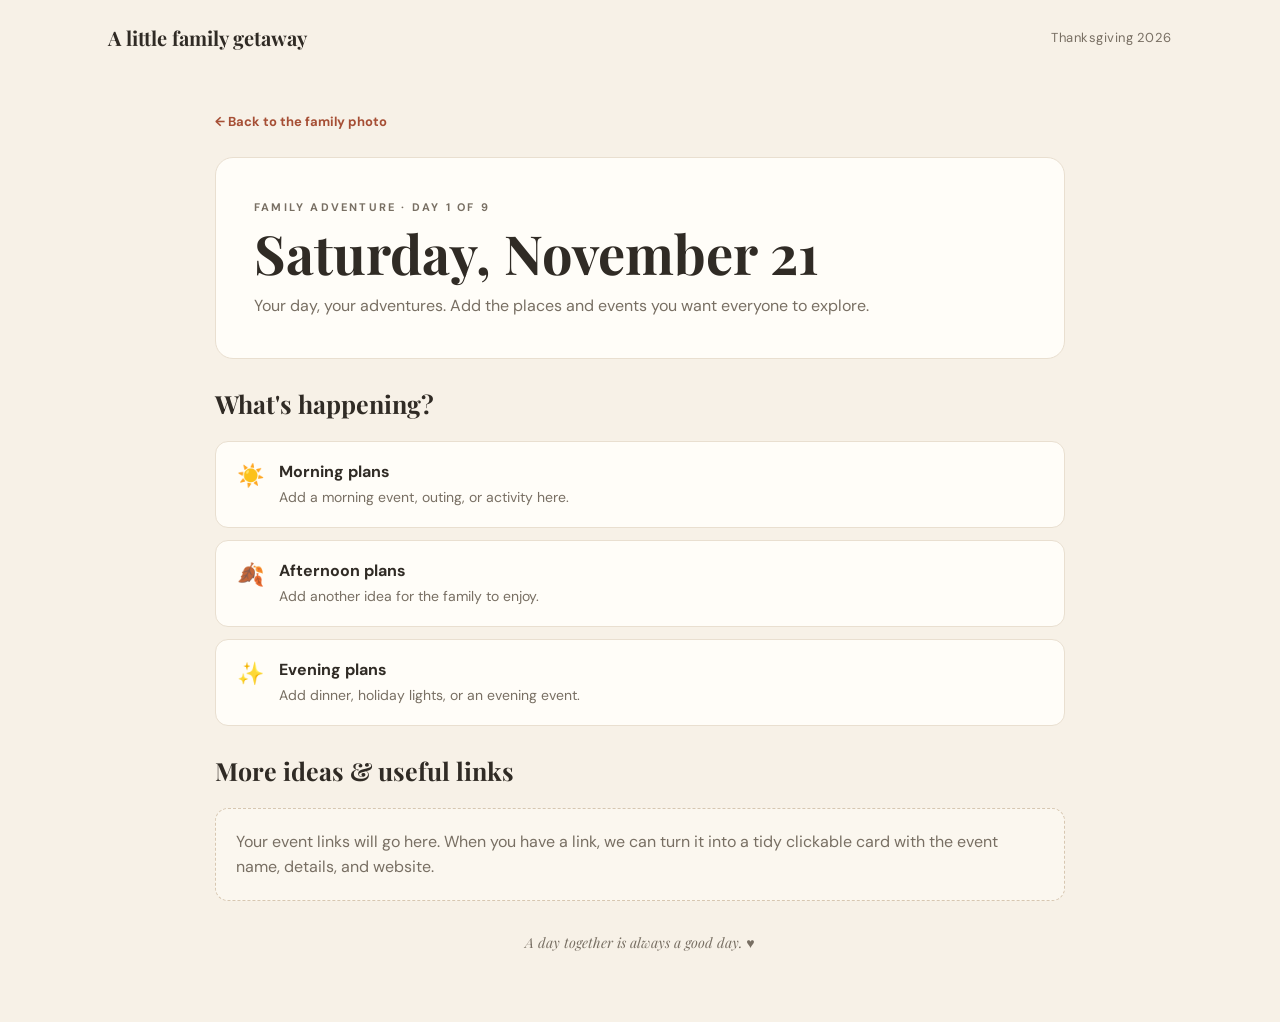
==== pages/day-1.html @ e26221a3 "Add family guide pages/day-1.html" ====
<!DOCTYPE html>
<html lang="en"><head><meta charset="UTF-8"><meta name="viewport" content="width=device-width, initial-scale=1"><title>Saturday, November 21 | Family Guide</title><link rel="stylesheet" href="../style.css"></head>
<body><header class="site-header"><a class="brand" href="../index.html">A little family getaway</a><span class="header-note">Thanksgiving 2026</span></header>
<main class="day-main"><a class="back-link" href="../index.html">← Back to the family photo</a>
<section class="day-hero"><p class="eyebrow">FAMILY ADVENTURE · DAY 1 OF 9</p><h1>Saturday, November 21</h1><p>Your day, your adventures. Add the places and events you want everyone to explore.</p></section>
<section class="plan-section"><h2>What's happening?</h2><div class="activity-list">
<article class="activity"><div class="activity-icon">☀️</div><div><h3>Morning plans</h3><p>Add a morning event, outing, or activity here.</p></div></article>
<article class="activity"><div class="activity-icon">🍂</div><div><h3>Afternoon plans</h3><p>Add another idea for the family to enjoy.</p></div></article>
<article class="activity"><div class="activity-icon">✨</div><div><h3>Evening plans</h3><p>Add dinner, holiday lights, or an evening event.</p></div></article>
</div></section>
<section class="plan-section"><h2>More ideas & useful links</h2><div class="placeholder">Your event links will go here. When you have a link, we can turn it into a tidy clickable card with the event name, details, and website.</div></section>
<div class="day-footer">A day together is always a good day. ♥</div></main></body></html>
---- style.css ----
@import url('https://fonts.googleapis.com/css2?family=DM+Sans:wght@400;500;600;700&family=Playfair+Display:ital,wght@0,600;0,700;1,600;1,700&display=swap');
:root{--ink:#302b25;--muted:#786f63;--cream:#f7f1e7;--paper:#fffdf8;--rust:#a64f35;--gold:#c69a54;--line:#e9dfd0}
*{box-sizing:border-box}body{margin:0;background:var(--cream);color:var(--ink);font-family:'DM Sans',sans-serif}
.site-header{max-width:1120px;margin:auto;padding:24px 28px;display:flex;justify-content:space-between;align-items:center}.brand{font-family:'Playfair Display',serif;font-weight:700;color:var(--ink);text-decoration:none;font-size:20px}.header-note,.small-note{color:var(--muted);font-size:13px;letter-spacing:.04em}
.home-main{width:min(100% - 36px,940px);margin:30px auto 55px}.intro{text-align:center;margin:0 auto 28px}.eyebrow{color:var(--rust);font-weight:700;font-size:11px;letter-spacing:.2em}.intro h1{font:700 clamp(38px,7vw,64px)/1.08 'Playfair Display',serif;margin:12px 0}.intro h1 em{color:var(--rust)}.intro-copy{color:var(--muted);font-size:16px}
.photo-card{background:var(--paper);padding:12px;border:1px solid var(--line);border-radius:18px;box-shadow:0 18px 55px #59432a14}.photo-wrap{position:relative;overflow:hidden;border-radius:11px;line-height:0}.family-photo{display:block;width:100%;height:auto}.hotspots{position:absolute;inset:0;width:100%;height:100%}.hotspots a{cursor:pointer;outline:none}.hotspots polygon{fill:transparent;stroke:transparent;stroke-width:3;transition:fill .18s,stroke .18s}.hotspots a:hover polygon,.hotspots a:focus polygon{fill:#f5c76b30;stroke:#fff4d7}.photo-caption{text-align:center;padding:15px 8px 5px;color:var(--muted);font-size:13px}.photo-caption span{color:var(--gold);padding:0 8px}.small-note{text-align:center;margin-top:22px}.site-footer{text-align:center;padding:24px;color:var(--muted);font:italic 14px 'Playfair Display',serif}
.day-main{width:min(100% - 36px,850px);margin:35px auto 70px}.back-link{color:var(--rust);text-decoration:none;font-weight:700;font-size:13px}.day-hero{margin-top:26px;padding:42px 38px;background:var(--paper);border:1px solid var(--line);border-radius:18px}.day-hero .eyebrow{margin:0 0 10px}.day-hero h1{font:700 clamp(36px,6vw,54px)/1.1 'Playfair Display',serif;margin:0 0 12px}.day-hero p{color:var(--muted);margin:0}.plan-section{margin-top:28px}.plan-section h2{font:700 25px 'Playfair Display',serif}.activity-list{display:grid;gap:12px}.activity{background:var(--paper);border:1px solid var(--line);border-radius:13px;padding:19px 21px;display:flex;gap:15px;align-items:flex-start}.activity-icon{font-size:22px}.activity h3{margin:0 0 5px;font-size:16px}.activity p{margin:0;color:var(--muted);font-size:14px;line-height:1.5}.activity a{display:inline-block;margin-top:9px;color:var(--rust);font-weight:700;font-size:13px}.placeholder{border:1px dashed #d7c7b1;background:#fbf7ef;border-radius:13px;padding:20px;color:var(--muted);line-height:1.6}.day-footer{margin-top:32px;text-align:center;color:var(--muted);font:italic 14px 'Playfair Display',serif}
@media(max-width:600px){.site-header{padding:18px 18px}.header-note{font-size:11px}.home-main{margin-top:18px}.intro-copy{font-size:14px}.photo-card{padding:7px;border-radius:13px}.photo-caption{font-size:12px}.day-hero{padding:30px 23px}.day-main{margin-top:22px}}
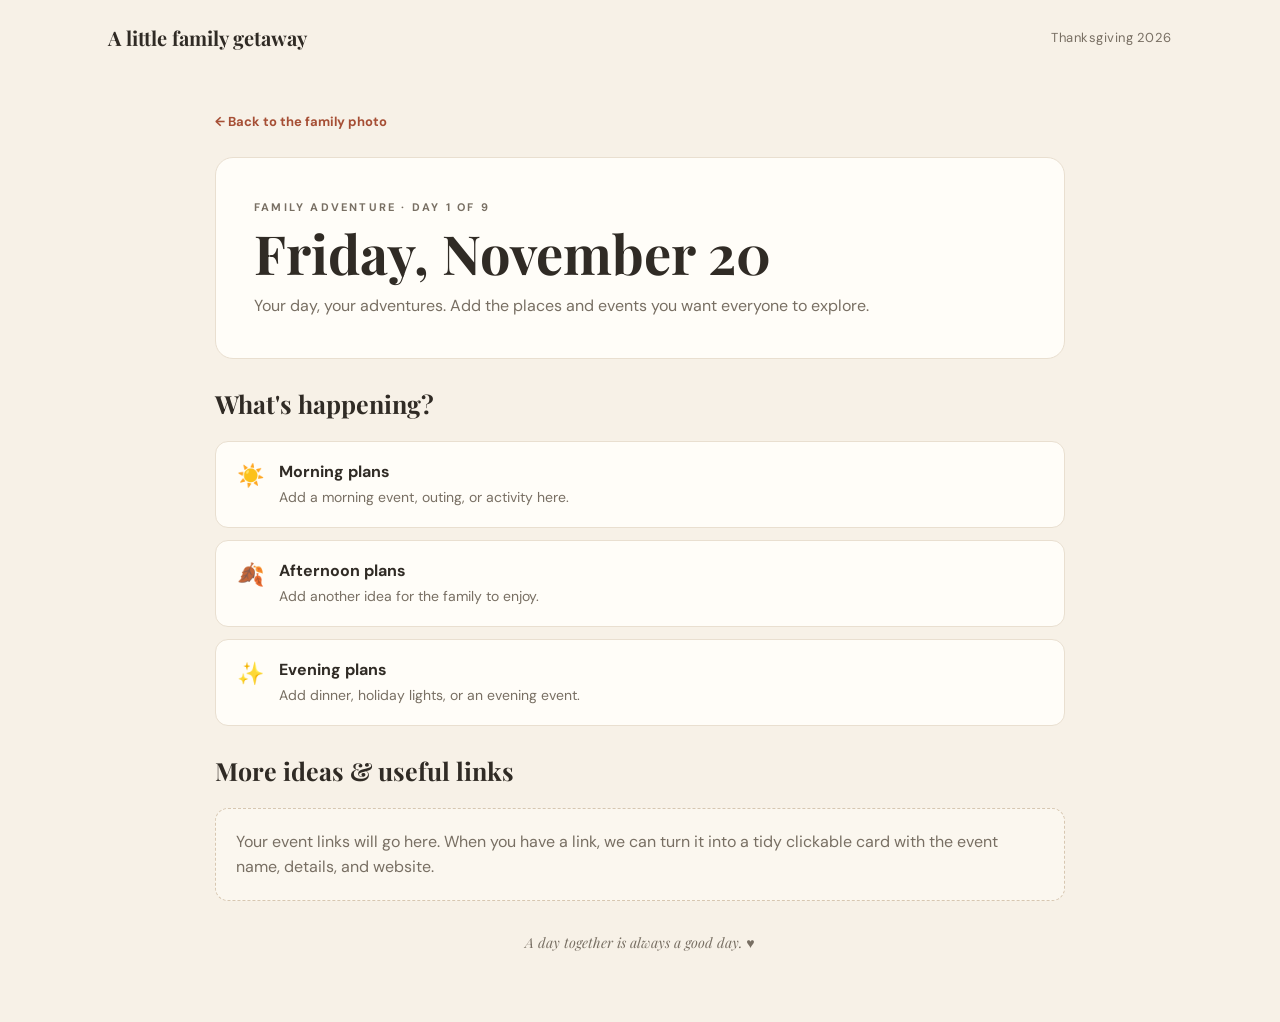
==== commit 197b3e38: "Correct family visit dates to November 20–28" ====
--- a/pages/day-1.html
+++ b/pages/day-1.html
@@ -1,8 +1,8 @@
 <!DOCTYPE html>
-<html lang="en"><head><meta charset="UTF-8"><meta name="viewport" content="width=device-width, initial-scale=1"><title>Saturday, November 21 | Family Guide</title><link rel="stylesheet" href="../style.css"></head>
+<html lang="en"><head><meta charset="UTF-8"><meta name="viewport" content="width=device-width, initial-scale=1"><title>Friday, November 20 | Family Guide</title><link rel="stylesheet" href="../style.css"></head>
 <body><header class="site-header"><a class="brand" href="../index.html">A little family getaway</a><span class="header-note">Thanksgiving 2026</span></header>
 <main class="day-main"><a class="back-link" href="../index.html">← Back to the family photo</a>
-<section class="day-hero"><p class="eyebrow">FAMILY ADVENTURE · DAY 1 OF 9</p><h1>Saturday, November 21</h1><p>Your day, your adventures. Add the places and events you want everyone to explore.</p></section>
+<section class="day-hero"><p class="eyebrow">FAMILY ADVENTURE · DAY 1 OF 9</p><h1>Friday, November 20</h1><p>Your day, your adventures. Add the places and events you want everyone to explore.</p></section>
 <section class="plan-section"><h2>What's happening?</h2><div class="activity-list">
 <article class="activity"><div class="activity-icon">☀️</div><div><h3>Morning plans</h3><p>Add a morning event, outing, or activity here.</p></div></article>
 <article class="activity"><div class="activity-icon">🍂</div><div><h3>Afternoon plans</h3><p>Add another idea for the family to enjoy.</p></div></article>
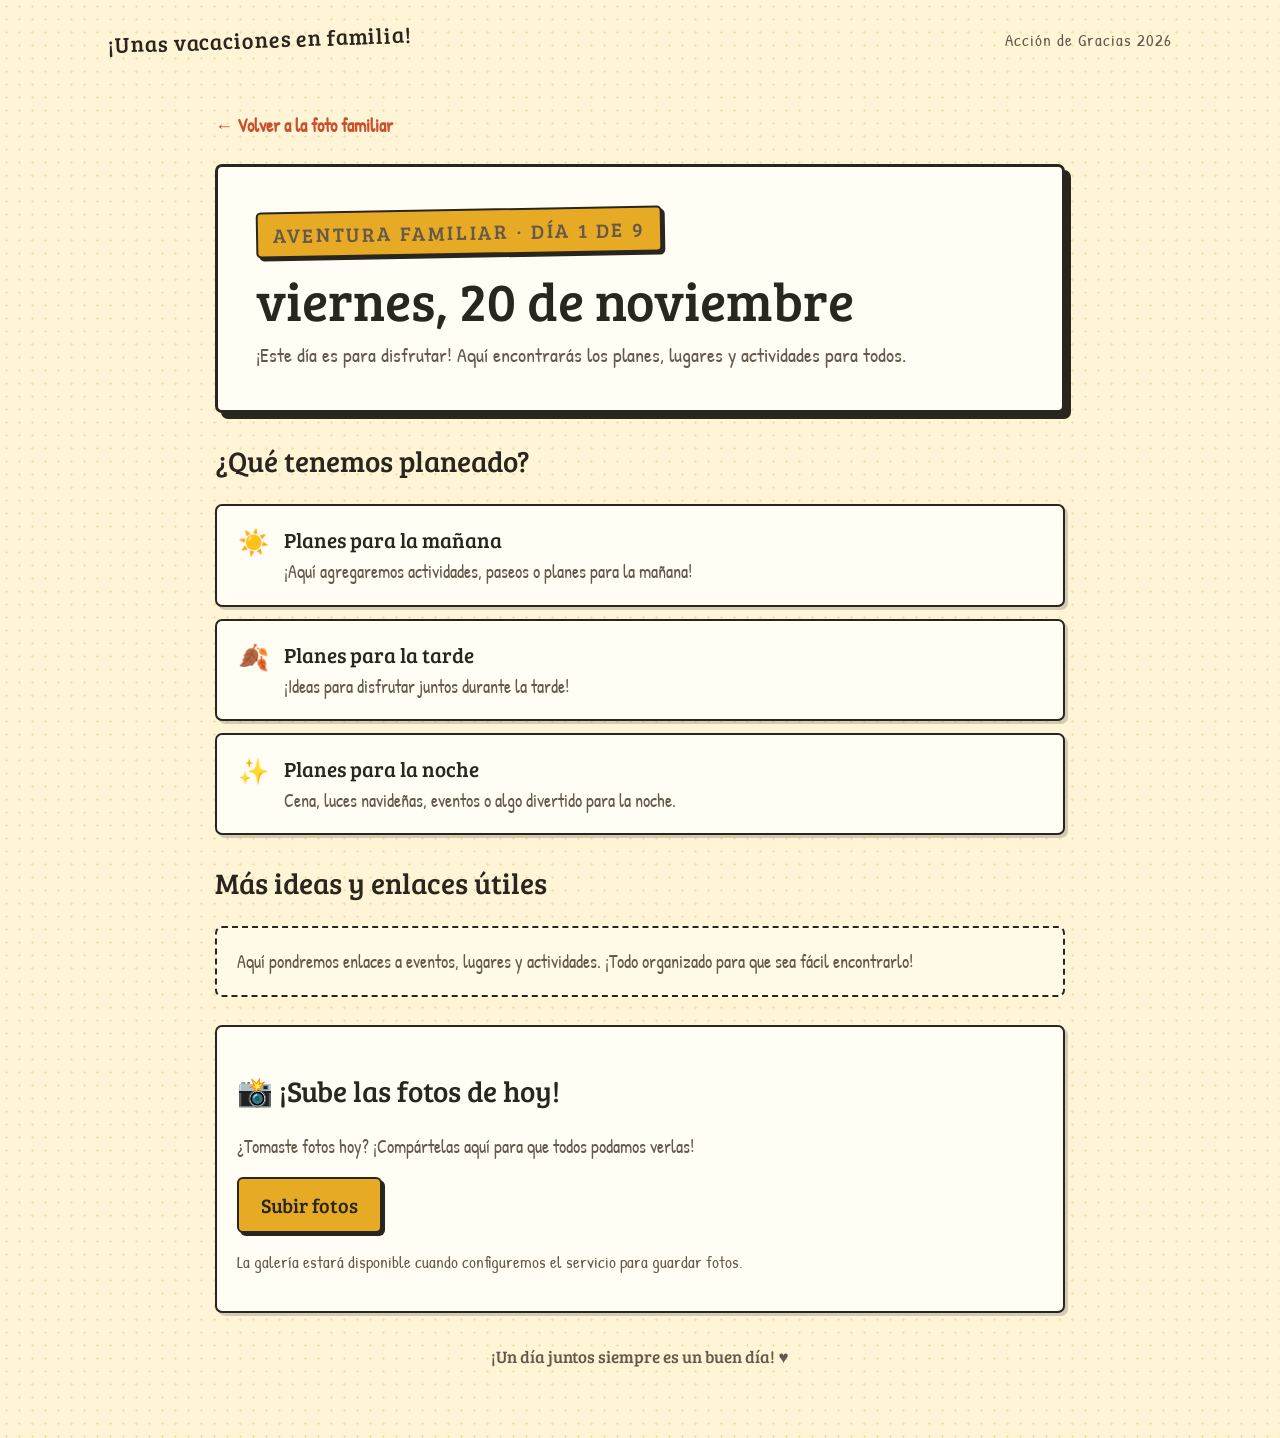
==== commit efafd92d: "Translate day 1 page and add photo gallery section" ====
--- a/pages/day-1.html
+++ b/pages/day-1.html
@@ -1,12 +1,13 @@
 <!DOCTYPE html>
-<html lang="en"><head><meta charset="UTF-8"><meta name="viewport" content="width=device-width, initial-scale=1"><title>Friday, November 20 | Family Guide</title><link rel="stylesheet" href="../style.css"></head>
-<body><header class="site-header"><a class="brand" href="../index.html">A little family getaway</a><span class="header-note">Thanksgiving 2026</span></header>
-<main class="day-main"><a class="back-link" href="../index.html">← Back to the family photo</a>
-<section class="day-hero"><p class="eyebrow">FAMILY ADVENTURE · DAY 1 OF 9</p><h1>Friday, November 20</h1><p>Your day, your adventures. Add the places and events you want everyone to explore.</p></section>
-<section class="plan-section"><h2>What's happening?</h2><div class="activity-list">
-<article class="activity"><div class="activity-icon">☀️</div><div><h3>Morning plans</h3><p>Add a morning event, outing, or activity here.</p></div></article>
-<article class="activity"><div class="activity-icon">🍂</div><div><h3>Afternoon plans</h3><p>Add another idea for the family to enjoy.</p></div></article>
-<article class="activity"><div class="activity-icon">✨</div><div><h3>Evening plans</h3><p>Add dinner, holiday lights, or an evening event.</p></div></article>
+<html lang="es"><head><meta charset="UTF-8"><meta name="viewport" content="width=device-width, initial-scale=1"><title>viernes, 20 de noviembre | Guía familiar</title><link rel="stylesheet" href="../style.css"></head>
+<body><header class="site-header"><a class="brand" href="../index.html">¡Unas vacaciones en familia!</a><span class="header-note">Acción de Gracias 2026</span></header>
+<main class="day-main"><a class="back-link" href="../index.html">← Volver a la foto familiar</a>
+<section class="day-hero"><p class="eyebrow">AVENTURA FAMILIAR · DÍA 1 DE 9</p><h1>viernes, 20 de noviembre</h1><p>¡Este día es para disfrutar! Aquí encontrarás los planes, lugares y actividades para todos.</p></section>
+<section class="plan-section"><h2>¿Qué tenemos planeado?</h2><div class="activity-list">
+<article class="activity"><div class="activity-icon">☀️</div><div><h3>Planes para la mañana</h3><p>¡Aquí agregaremos actividades, paseos o planes para la mañana!</p></div></article>
+<article class="activity"><div class="activity-icon">🍂</div><div><h3>Planes para la tarde</h3><p>¡Ideas para disfrutar juntos durante la tarde!</p></div></article>
+<article class="activity"><div class="activity-icon">✨</div><div><h3>Planes para la noche</h3><p>Cena, luces navideñas, eventos o algo divertido para la noche.</p></div></article>
 </div></section>
-<section class="plan-section"><h2>More ideas & useful links</h2><div class="placeholder">Your event links will go here. When you have a link, we can turn it into a tidy clickable card with the event name, details, and website.</div></section>
-<div class="day-footer">A day together is always a good day. ♥</div></main></body></html>+<section class="plan-section"><h2>Más ideas y enlaces útiles</h2><div class="placeholder">Aquí pondremos enlaces a eventos, lugares y actividades. ¡Todo organizado para que sea fácil encontrarlo!</div></section>
+<section class="plan-section photo-upload-section"><h2>📸 ¡Sube las fotos de hoy!</h2><p>¿Tomaste fotos hoy? ¡Compártelas aquí para que todos podamos verlas!</p><button class="upload-button" type="button" data-day="1">Subir fotos</button><p class="upload-status" aria-live="polite">Selecciona fotos desde tu teléfono o computadora.</p><div class="photo-gallery" id="gallery-day-1"></div></section>
+<div class="day-footer">¡Un día juntos siempre es un buen día! ♥</div></main><script src="../script.js"></script></body></html>
--- a/style.css
+++ b/style.css
@@ -1,8 +1,49 @@
-@import url('https://fonts.googleapis.com/css2?family=DM+Sans:wght@400;500;600;700&family=Playfair+Display:ital,wght@0,600;0,700;1,600;1,700&display=swap');
-:root{--ink:#302b25;--muted:#786f63;--cream:#f7f1e7;--paper:#fffdf8;--rust:#a64f35;--gold:#c69a54;--line:#e9dfd0}
-*{box-sizing:border-box}body{margin:0;background:var(--cream);color:var(--ink);font-family:'DM Sans',sans-serif}
-.site-header{max-width:1120px;margin:auto;padding:24px 28px;display:flex;justify-content:space-between;align-items:center}.brand{font-family:'Playfair Display',serif;font-weight:700;color:var(--ink);text-decoration:none;font-size:20px}.header-note,.small-note{color:var(--muted);font-size:13px;letter-spacing:.04em}
-.home-main{width:min(100% - 36px,940px);margin:30px auto 55px}.intro{text-align:center;margin:0 auto 28px}.eyebrow{color:var(--rust);font-weight:700;font-size:11px;letter-spacing:.2em}.intro h1{font:700 clamp(38px,7vw,64px)/1.08 'Playfair Display',serif;margin:12px 0}.intro h1 em{color:var(--rust)}.intro-copy{color:var(--muted);font-size:16px}
-.photo-card{background:var(--paper);padding:12px;border:1px solid var(--line);border-radius:18px;box-shadow:0 18px 55px #59432a14}.photo-wrap{position:relative;overflow:hidden;border-radius:11px;line-height:0}.family-photo{display:block;width:100%;height:auto}.hotspots{position:absolute;inset:0;width:100%;height:100%}.hotspots a{cursor:pointer;outline:none}.hotspots polygon{fill:transparent;stroke:transparent;stroke-width:3;transition:fill .18s,stroke .18s}.hotspots a:hover polygon,.hotspots a:focus polygon{fill:#f5c76b30;stroke:#fff4d7}.photo-caption{text-align:center;padding:15px 8px 5px;color:var(--muted);font-size:13px}.photo-caption span{color:var(--gold);padding:0 8px}.small-note{text-align:center;margin-top:22px}.site-footer{text-align:center;padding:24px;color:var(--muted);font:italic 14px 'Playfair Display',serif}
-.day-main{width:min(100% - 36px,850px);margin:35px auto 70px}.back-link{color:var(--rust);text-decoration:none;font-weight:700;font-size:13px}.day-hero{margin-top:26px;padding:42px 38px;background:var(--paper);border:1px solid var(--line);border-radius:18px}.day-hero .eyebrow{margin:0 0 10px}.day-hero h1{font:700 clamp(36px,6vw,54px)/1.1 'Playfair Display',serif;margin:0 0 12px}.day-hero p{color:var(--muted);margin:0}.plan-section{margin-top:28px}.plan-section h2{font:700 25px 'Playfair Display',serif}.activity-list{display:grid;gap:12px}.activity{background:var(--paper);border:1px solid var(--line);border-radius:13px;padding:19px 21px;display:flex;gap:15px;align-items:flex-start}.activity-icon{font-size:22px}.activity h3{margin:0 0 5px;font-size:16px}.activity p{margin:0;color:var(--muted);font-size:14px;line-height:1.5}.activity a{display:inline-block;margin-top:9px;color:var(--rust);font-weight:700;font-size:13px}.placeholder{border:1px dashed #d7c7b1;background:#fbf7ef;border-radius:13px;padding:20px;color:var(--muted);line-height:1.6}.day-footer{margin-top:32px;text-align:center;color:var(--muted);font:italic 14px 'Playfair Display',serif}
-@media(max-width:600px){.site-header{padding:18px 18px}.header-note{font-size:11px}.home-main{margin-top:18px}.intro-copy{font-size:14px}.photo-card{padding:7px;border-radius:13px}.photo-caption{font-size:12px}.day-hero{padding:30px 23px}.day-main{margin-top:22px}}+@import url('https://fonts.googleapis.com/css2?family=Bree+Serif&family=Patrick+Hand:wght@400&display=swap');
+:root{--ink:#29251f;--muted:#64594a;--cream:#fff4d6;--paper:#fffdf4;--rust:#c94f2d;--gold:#e7aa24;--line:#302b25;--blue:#8ecbd0;--red:#c94f2d}
+*{box-sizing:border-box}
+body{margin:0;background-color:var(--cream);background-image:radial-gradient(#d9b85b55 1.2px,transparent 1.2px);background-size:13px 13px;color:var(--ink);font-family:'Patrick Hand',cursive;font-size:18px}
+.site-header{max-width:1120px;margin:auto;padding:24px 28px;display:flex;justify-content:space-between;align-items:center}
+.brand{font-family:'Bree Serif',serif;font-weight:400;color:var(--ink);text-decoration:none;font-size:22px;letter-spacing:.04em;transform:rotate(-2deg)}
+.header-note,.small-note{color:var(--muted);font-size:17px;letter-spacing:.06em}
+.home-main{width:min(100% - 36px,940px);margin:26px auto 55px}
+.intro{text-align:center;margin:0 auto 28px}
+.eyebrow{display:inline-block;background:var(--gold);color:var(--ink);font-family:'Bree Serif',serif;font-size:14px;letter-spacing:.13em;padding:7px 15px;border:2px solid var(--ink);border-radius:5px;box-shadow:3px 3px 0 var(--ink);transform:rotate(-1deg)}
+.intro h1{font:400 clamp(36px,7vw,66px)/1.08 'Bree Serif',serif;margin:16px 0 10px;text-shadow:2px 2px 0 #fff}
+.intro h1 em{color:var(--rust);font-style:normal}
+.intro-copy{color:var(--muted);font-size:22px;margin:8px 0}
+.photo-card{background:var(--paper);padding:12px;border:3px solid var(--ink);border-radius:7px;box-shadow:8px 8px 0 var(--ink);transform:rotate(-.35deg)}
+.photo-wrap{position:relative;overflow:hidden;border:2px solid var(--ink);border-radius:3px;line-height:0}
+.family-photo{display:block;width:100%;height:auto}
+.hotspots{position:absolute;inset:0;width:100%;height:100%}
+.hotspots a{cursor:pointer;outline:none}
+.hotspots polygon{fill:transparent;stroke:transparent;stroke-width:3;transition:fill .18s,stroke .18s}
+.hotspots a:hover polygon,.hotspots a:focus polygon{fill:#f5c76b55;stroke:#fff;stroke-width:4;stroke-dasharray:7 4}
+.photo-caption{text-align:center;padding:16px 8px 5px;color:var(--ink);font:400 17px 'Bree Serif',serif;letter-spacing:.06em}
+.photo-caption span{color:var(--rust);padding:0 8px}
+.small-note{text-align:center;margin-top:26px;font-family:'Bree Serif',serif;font-size:17px;color:var(--rust);letter-spacing:.16em}
+.site-footer{text-align:center;padding:24px;color:var(--muted);font:400 17px 'Bree Serif',serif;letter-spacing:.05em}
+.day-main{width:min(100% - 36px,850px);margin:35px auto 70px}
+.back-link{color:var(--rust);text-decoration:none;font-weight:bold;font-size:18px}
+.day-hero{margin-top:26px;padding:42px 38px;background:var(--paper);border:3px solid var(--ink);border-radius:7px;box-shadow:6px 6px 0 var(--ink)}
+.day-hero .eyebrow{margin:0 0 15px}
+.day-hero h1{font:400 clamp(36px,6vw,54px)/1.1 'Bree Serif',serif;margin:0 0 12px}
+.day-hero p{color:var(--muted);margin:0;font-size:20px}
+.plan-section{margin-top:28px}
+.plan-section h2{font:400 29px 'Bree Serif',serif}
+.activity-list{display:grid;gap:12px}
+.activity{background:var(--paper);border:2px solid var(--ink);border-radius:7px;padding:19px 21px;display:flex;gap:15px;align-items:flex-start;box-shadow:3px 3px 0 #302b2533}
+.activity-icon{font-size:25px}
+.activity h3{margin:0 0 5px;font:400 21px 'Bree Serif',serif}
+.activity p{margin:0;color:var(--muted);font-size:18px;line-height:1.45}
+.activity a{display:inline-block;margin-top:9px;color:var(--rust);font-weight:bold;font-size:18px}
+.placeholder{border:2px dashed var(--ink);background:#fff9e8;border-radius:7px;padding:20px;color:var(--muted);line-height:1.5}
+.day-footer{margin-top:32px;text-align:center;color:var(--muted);font:400 17px 'Bree Serif',serif}
+@media(max-width:600px){.site-header{padding:18px 18px;gap:10px}.brand{font-size:18px}.header-note{font-size:14px;text-align:right}.home-main{margin-top:18px}.intro-copy{font-size:19px}.photo-card{padding:7px;border-radius:6px;box-shadow:5px 5px 0 var(--ink)}.photo-caption{font-size:13px}.day-hero{padding:30px 23px}.day-main{margin-top:22px}}
+
+.upload-button{display:inline-block;background:var(--gold);color:var(--ink);border:2px solid var(--ink);border-radius:6px;padding:12px 22px;font:400 20px 'Bree Serif',serif;box-shadow:3px 3px 0 var(--ink);cursor:pointer}
+.upload-button:hover{transform:translateY(-1px)}
+.upload-status{color:var(--muted);font-size:17px}
+.photo-gallery{display:grid;grid-template-columns:repeat(auto-fill,minmax(150px,1fr));gap:12px;margin-top:18px}
+.photo-gallery img{width:100%;height:220px;object-fit:cover;border:2px solid var(--ink);border-radius:5px;background:var(--paper)}
+.photo-upload-section{background:var(--paper);border:2px solid var(--ink);border-radius:7px;padding:20px;box-shadow:3px 3px 0 #302b2533}
+.photo-upload-section>p{color:var(--muted)}
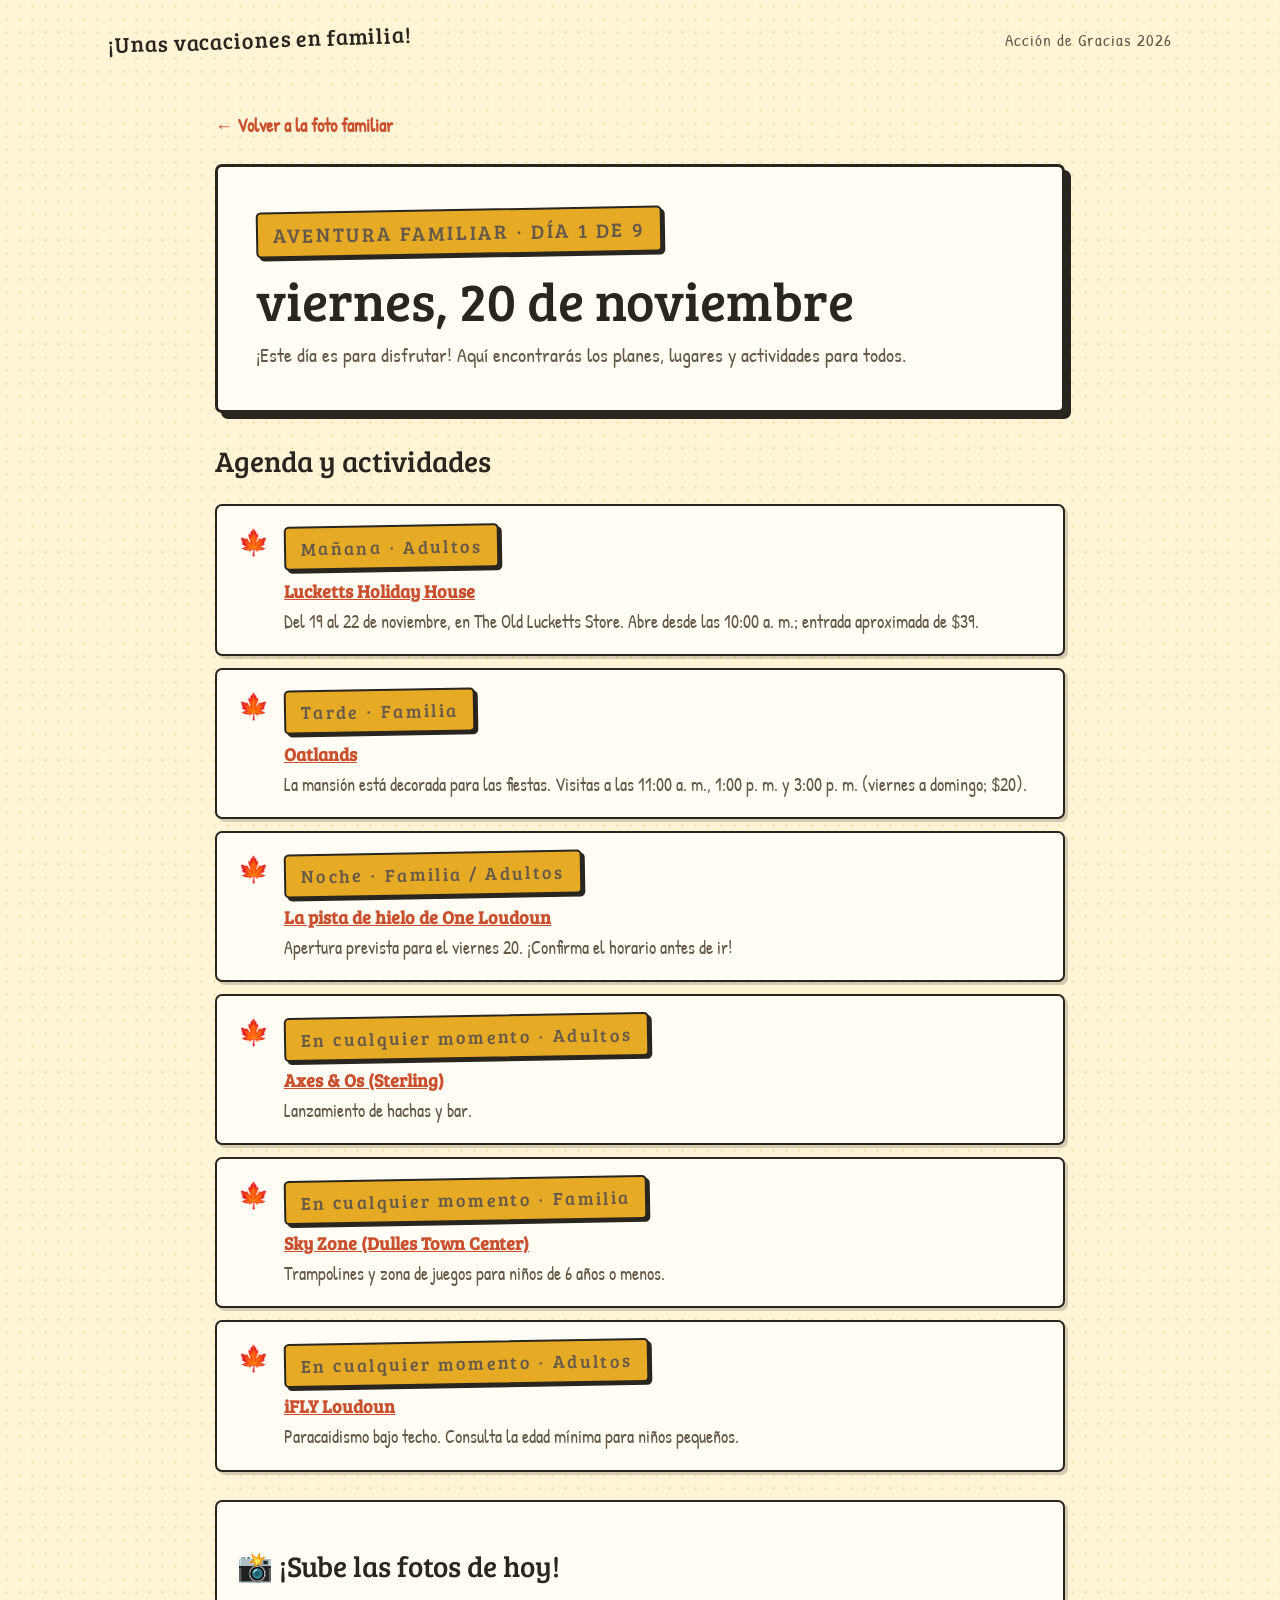
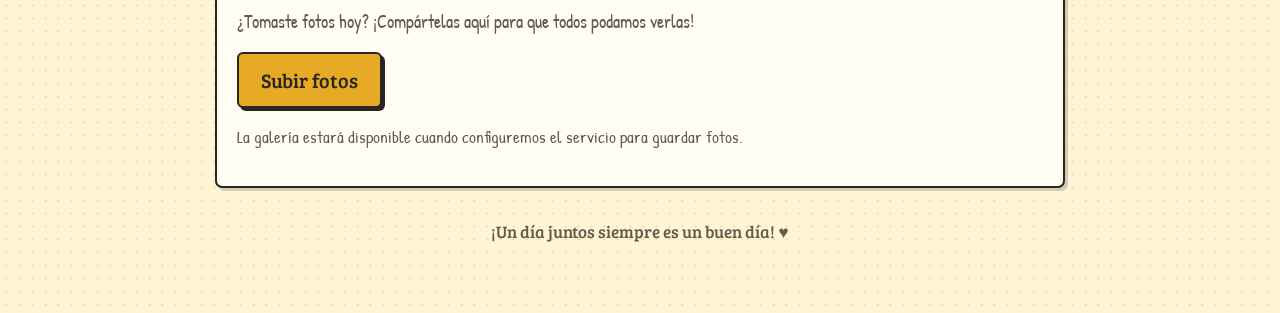
==== commit b82fdd50: "Añadir agenda de actividades del 1º día" ====
--- a/pages/day-1.html
+++ b/pages/day-1.html
@@ -3,11 +3,11 @@
 <body><header class="site-header"><a class="brand" href="../index.html">¡Unas vacaciones en familia!</a><span class="header-note">Acción de Gracias 2026</span></header>
 <main class="day-main"><a class="back-link" href="../index.html">← Volver a la foto familiar</a>
 <section class="day-hero"><p class="eyebrow">AVENTURA FAMILIAR · DÍA 1 DE 9</p><h1>viernes, 20 de noviembre</h1><p>¡Este día es para disfrutar! Aquí encontrarás los planes, lugares y actividades para todos.</p></section>
-<section class="plan-section"><h2>¿Qué tenemos planeado?</h2><div class="activity-list">
-<article class="activity"><div class="activity-icon">☀️</div><div><h3>Planes para la mañana</h3><p>¡Aquí agregaremos actividades, paseos o planes para la mañana!</p></div></article>
-<article class="activity"><div class="activity-icon">🍂</div><div><h3>Planes para la tarde</h3><p>¡Ideas para disfrutar juntos durante la tarde!</p></div></article>
-<article class="activity"><div class="activity-icon">✨</div><div><h3>Planes para la noche</h3><p>Cena, luces navideñas, eventos o algo divertido para la noche.</p></div></article>
-</div></section>
-<section class="plan-section"><h2>Más ideas y enlaces útiles</h2><div class="placeholder">Aquí pondremos enlaces a eventos, lugares y actividades. ¡Todo organizado para que sea fácil encontrarlo!</div></section>
+<section class="plan-section"><h2>Agenda y actividades</h2><div class="activity-list"><article class="activity"><div class="activity-icon">🍁</div><div><p class="eyebrow">Mañana · Adultos</p><h3><a href="https://allevents.in/leesburg-va/all" target="_blank" rel="noopener noreferrer">Lucketts Holiday House</a></h3><p>Del 19 al 22 de noviembre, en The Old Lucketts Store. Abre desde las 10:00 a. m.; entrada aproximada de $39.</p></div></article>
+<article class="activity"><div class="activity-icon">🍁</div><div><p class="eyebrow">Tarde · Familia</p><h3><a href="https://www.loudoungo.com/seasonal-guides/thanksgiving-in-loudoun" target="_blank" rel="noopener noreferrer">Oatlands</a></h3><p>La mansión está decorada para las fiestas. Visitas a las 11:00 a. m., 1:00 p. m. y 3:00 p. m. (viernes a domingo; $20).</p></div></article>
+<article class="activity"><div class="activity-icon">🍁</div><div><p class="eyebrow">Noche · Familia / Adultos</p><h3><a href="https://www.foxessellfaster.com/blog/one-loudoun-new-ice-skating-rink-is-bringing-winter-fun-right-to-ashburn-va/" target="_blank" rel="noopener noreferrer">La pista de hielo de One Loudoun</a></h3><p>Apertura prevista para el viernes 20. ¡Confirma el horario antes de ir!</p></div></article>
+<article class="activity"><div class="activity-icon">🍁</div><div><p class="eyebrow">En cualquier momento · Adultos</p><h3><a href="https://www.visitloudoun.org/things-to-do/recreation-and-sports/indoor-activities/" target="_blank" rel="noopener noreferrer">Axes & Os (Sterling)</a></h3><p>Lanzamiento de hachas y bar.</p></div></article>
+<article class="activity"><div class="activity-icon">🍁</div><div><p class="eyebrow">En cualquier momento · Familia</p><h3><a href="https://www.loudoungo.com/seasonal-guides/thanksgiving-in-loudoun" target="_blank" rel="noopener noreferrer">Sky Zone (Dulles Town Center)</a></h3><p>Trampolines y zona de juegos para niños de 6 años o menos.</p></div></article>
+<article class="activity"><div class="activity-icon">🍁</div><div><p class="eyebrow">En cualquier momento · Adultos</p><h3><a href="https://www.visitloudoun.org/things-to-do/recreation-and-sports/indoor-activities/" target="_blank" rel="noopener noreferrer">iFLY Loudoun</a></h3><p>Paracaidismo bajo techo. Consulta la edad mínima para niños pequeños.</p></div></article></div></section>
 <section class="plan-section photo-upload-section"><h2>📸 ¡Sube las fotos de hoy!</h2><p>¿Tomaste fotos hoy? ¡Compártelas aquí para que todos podamos verlas!</p><button class="upload-button" type="button" data-day="1">Subir fotos</button><p class="upload-status" aria-live="polite">Selecciona fotos desde tu teléfono o computadora.</p><div class="photo-gallery" id="gallery-day-1"></div></section>
 <div class="day-footer">¡Un día juntos siempre es un buen día! ♥</div></main><script src="../script.js"></script></body></html>
